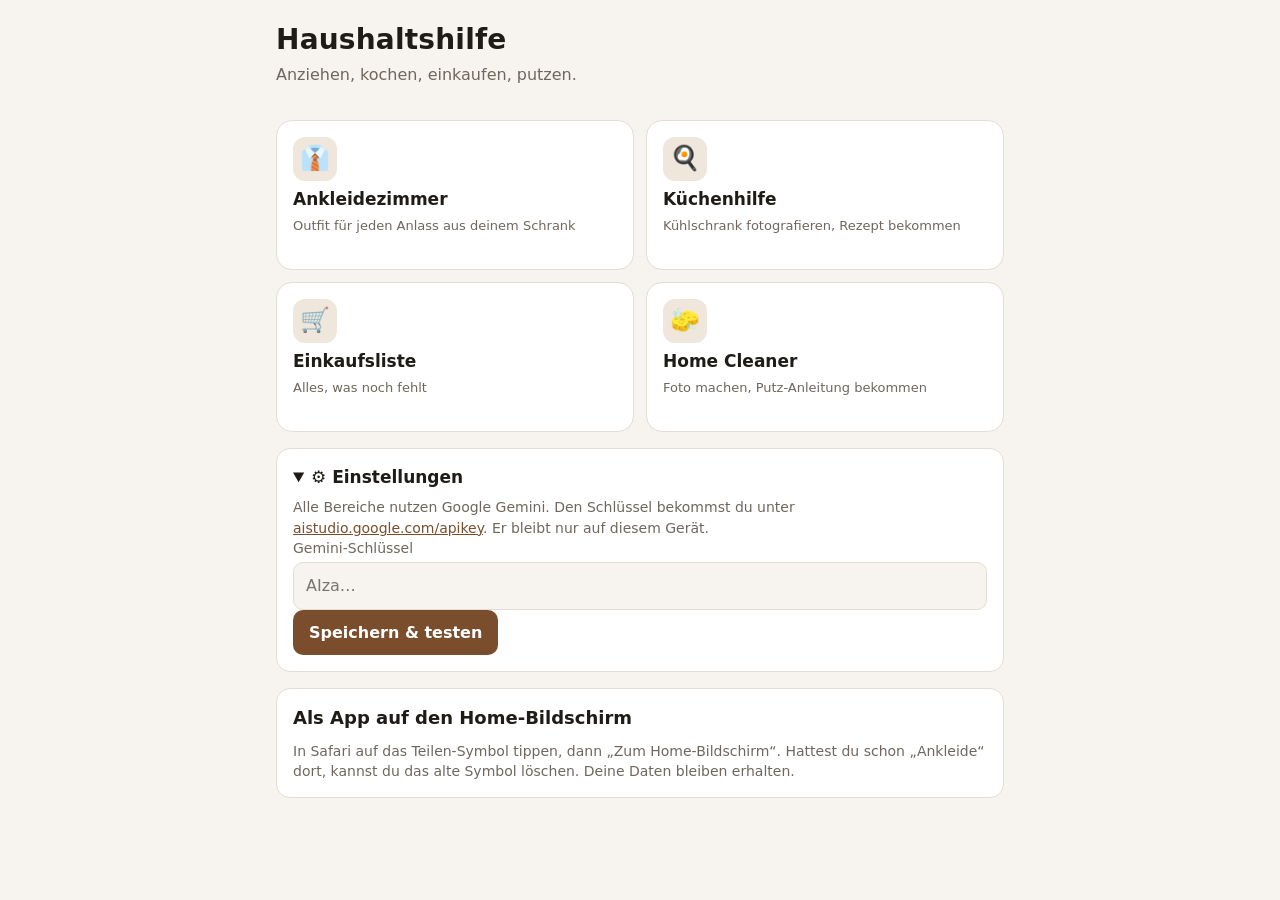
==== index.html @ 093d7909 "Haushaltshilfe: Startseite mit Ankleidezimmer, Küchenhilfe, Einkaufsliste und Home Cleaner Co-Author" ====
<!doctype html>
<html lang="de">
<head>
<meta charset="utf-8">
<meta name="viewport" content="width=device-width, initial-scale=1, viewport-fit=cover">
<title>Haushaltshilfe</title>
<meta name="apple-mobile-web-app-capable" content="yes">
<meta name="mobile-web-app-capable" content="yes">
<meta name="apple-mobile-web-app-title" content="Haushaltshilfe">
<meta name="theme-color" content="#f7f4ef">
<link rel="manifest" href="manifest.json">
<link rel="apple-touch-icon" href="icon-180.png">
<link rel="icon" href="icon-192.png">
<link rel="stylesheet" href="common.css">
<style>
  .tiles { display: grid; grid-template-columns: 1fr 1fr; gap: 12px; }
  .tile { background: var(--card); border: 1px solid var(--line); border-radius: 16px; padding: 16px; text-decoration: none; color: var(--ink);
    display: grid; gap: 6px; align-content: start; min-height: 150px; }
  .tile:active { transform: scale(.98); }
  .tile .ic { width: 44px; height: 44px; border-radius: 12px; background: var(--soft); display: grid; place-items: center; font-size: 24px; }
  .tile b { font-size: 17px; }
  .tile span { color: var(--muted); font-size: 13px; }
  .tile .count { color: var(--accent); font-weight: 600; font-size: 13px; }
  details.card summary { cursor: pointer; font-weight: 600; font-size: 17px; }
  details.card[open] summary { margin-bottom: 8px; }
  @media (max-width: 340px) { .tiles { grid-template-columns: 1fr; } }
</style>
</head>
<body>
<div class="wrap">
  <header class="top">
    <h1>Haushaltshilfe</h1>
    <p>Anziehen, kochen, einkaufen, putzen.</p>
  </header>
  <main>
    <div id="status"></div>
    <div class="tiles">
      <a class="tile" href="ankleidezimmer.html"><div class="ic">👔</div><b>Ankleidezimmer</b><span>Outfit für jeden Anlass aus deinem Schrank</span></a>
      <a class="tile" href="kueche.html"><div class="ic">🍳</div><b>Küchenhilfe</b><span>Kühlschrank fotografieren, Rezept bekommen</span></a>
      <a class="tile" href="einkauf.html"><div class="ic">🛒</div><b>Einkaufsliste</b><span id="listCount">Alles, was noch fehlt</span></a>
      <a class="tile" href="putzen.html"><div class="ic">🧽</div><b>Home Cleaner</b><span>Foto machen, Putz-Anleitung bekommen</span></a>
    </div>

    <details class="card" id="settings">
      <summary>⚙︎ Einstellungen</summary>
      <p class="hint">Alle Bereiche nutzen Google Gemini. Den Schlüssel bekommst du unter <a href="https://aistudio.google.com/apikey" target="_blank" rel="noopener">aistudio.google.com/apikey</a>. Er bleibt nur auf diesem Gerät.</p>
      <label>Gemini-Schlüssel<input id="apiKey" type="password" autocomplete="off" autocapitalize="off" spellcheck="false" placeholder="AIza…"></label>
      <div class="row"><button class="btn" id="saveKey">Speichern &amp; testen</button></div>
      <p class="hint" id="keyResult"></p>
    </details>

    <div class="card">
      <h2>Als App auf den Home-Bildschirm</h2>
      <p class="hint">In Safari auf das Teilen-Symbol tippen, dann „Zum Home-Bildschirm“. Hattest du schon „Ankleide“ dort, kannst du das alte Symbol löschen. Deine Daten bleiben erhalten.</p>
    </div>
  </main>
</div>
<script src="common.js"></script>
<script>
  const cfg = getCfg();
  $('#apiKey').value = cfg.key || '';
  if (!cfg.key) { $('#settings').open = true; }
  const open = load('hh-einkauf', []).filter(i => !i.done).length;
  if (open) $('#listCount').innerHTML = `<span class="count">${open} ${open === 1 ? 'Eintrag' : 'Einträge'} offen</span>`;
  $('#saveKey').onclick = async () => {
    const btn = $('#saveKey'); setCfg({ key: $('#apiKey').value.trim() });
    if (!getCfg().key) { $('#keyResult').textContent = 'Bitte einen Schlüssel eintragen.'; return; }
    busy(btn, true, 'Teste …');
    try { await gemini([{ text: 'Antworte nur mit: ok' }]); $('#keyResult').textContent = '✓ Verbindung zu Gemini klappt.'; }
    catch (e) { $('#keyResult').textContent = '✗ ' + e.message; }
    busy(btn, false);
  };
</script>
</body>
</html>
---- common.css ----
:root {
  --bg: #f7f4ef; --card: #ffffff; --ink: #1f1c18; --muted: #6f675d; --line: #e4ddd2;
  --accent: #7a4e2d; --accent-ink: #fff; --soft: #efe7dc; --danger: #b3261e; --ok: #2e6b3f;
  --warn-bg: #fff3cd; --warn-ink: #5c4400; --err-bg: #fde8e6;
}
@media (prefers-color-scheme: dark) {
  :root { --bg: #171512; --card: #221f1b; --ink: #f1ece5; --muted: #a79e92; --line: #39342d;
    --accent: #d29a6a; --accent-ink: #1b140e; --soft: #2c2620; --danger: #ffb4ab; --ok: #8fd19e;
    --warn-bg: #3d3216; --warn-ink: #f3dc9b; --err-bg: #3d1c1a; color-scheme: dark; }
}
* { box-sizing: border-box; }
body { margin: 0; background: var(--bg); color: var(--ink); font: 16px/1.45 system-ui, -apple-system, "Segoe UI", Roboto, sans-serif; }
.wrap { max-width: 760px; margin: 0 auto; padding: 0 16px; }
header.top { padding: calc(18px + env(safe-area-inset-top)) 0 10px; }
header.top .back { color: var(--muted); text-decoration: none; font-size: 15px; }
header.top h1 { margin: 2px 0 0; font-size: 28px; letter-spacing: .2px; }
header.top p { margin: 2px 0 0; color: var(--muted); }
main { padding: 8px 0 calc(40px + env(safe-area-inset-bottom)); display: grid; gap: 16px; }
.card { background: var(--card); border: 1px solid var(--line); border-radius: 14px; padding: 16px; display: grid; gap: 10px; }
.card h2 { margin: 0; font-size: 18px; }
.hint { color: var(--muted); font-size: 14px; margin: 0; }
.row { display: flex; gap: 8px; flex-wrap: wrap; align-items: center; }
.btn { display: inline-flex; align-items: center; justify-content: center; gap: 6px; background: var(--accent); color: var(--accent-ink);
  border: 0; border-radius: 10px; padding: 11px 16px; font: inherit; font-weight: 600; cursor: pointer; text-decoration: none; }
.btn.secondary { background: transparent; color: var(--ink); border: 1px solid var(--line); }
.btn:disabled { opacity: .5; cursor: default; }
.file { position: relative; overflow: hidden; }
.file input { position: absolute; inset: 0; opacity: 0; cursor: pointer; }
.chips { display: flex; flex-wrap: wrap; gap: 8px; }
.chip { border: 1px solid var(--line); background: var(--card); color: var(--ink); border-radius: 999px; padding: 8px 14px; font: inherit; font-size: 14px; cursor: pointer; }
.chip.active, .chip[aria-pressed="true"] { background: var(--accent); color: var(--accent-ink); border-color: var(--accent); }
.chip .x { margin-left: 6px; opacity: .6; }
label { display: grid; gap: 4px; font-size: 14px; color: var(--muted); }
input[type=text], input[type=password], input[type=number], textarea, select { width: 100%; padding: 11px 12px; border: 1px solid var(--line); border-radius: 10px; background: var(--bg); color: var(--ink); font: inherit; font-size: 16px; }
textarea { min-height: 60px; resize: vertical; }
.thumbs { display: flex; gap: 8px; flex-wrap: wrap; }
.thumbs img { width: 88px; height: 88px; object-fit: cover; border-radius: 10px; background: var(--soft); }
.banner { padding: 12px 14px; border-radius: 10px; font-size: 14px; }
.banner.warn { background: var(--warn-bg); color: var(--warn-ink); }
.banner.err { background: var(--err-bg); color: var(--danger); }
.banner.ok { background: var(--soft); color: var(--ink); }
.spinner { width: 16px; height: 16px; border: 3px solid currentColor; border-right-color: transparent; border-radius: 50%; animation: spin .8s linear infinite; display: inline-block; }
@keyframes spin { to { transform: rotate(360deg); } }
ol.steps, ul.list { margin: 0; padding-left: 22px; display: grid; gap: 6px; }
.meta { display: flex; gap: 8px; flex-wrap: wrap; }
.pill { background: var(--soft); border-radius: 999px; padding: 4px 10px; font-size: 13px; }
.have { color: var(--ok); } .need { color: var(--danger); }
a { color: var(--accent); }
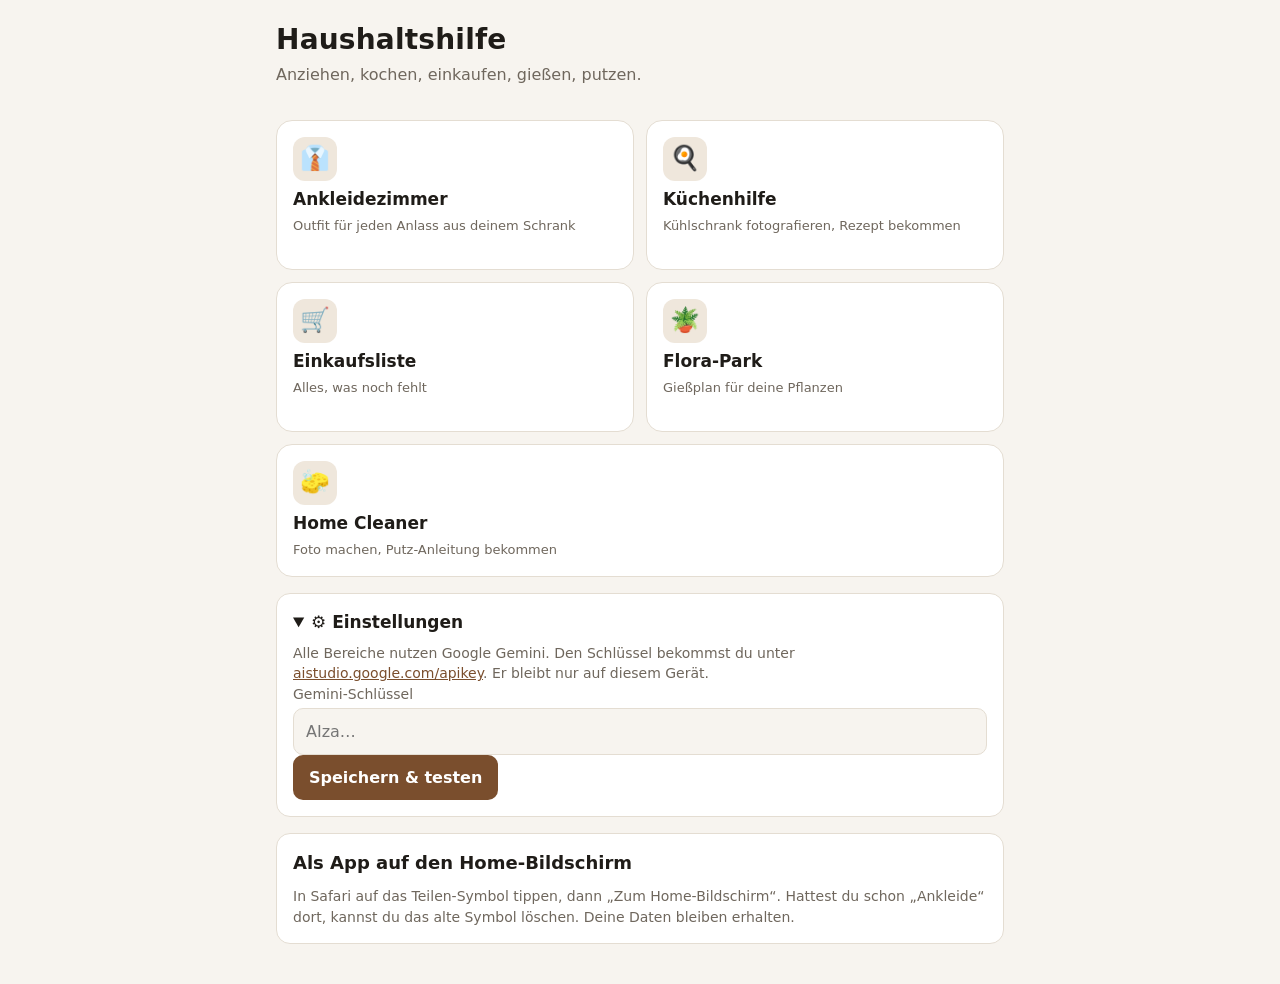
==== commit 2f27bde6: "Flora-Park: Pflanzen erkennen, Gießplan, Kalender-Erinnerungen Co-Authored-By: Claude Opus 5.5 <nore" ====
--- a/index.html
+++ b/index.html
@@ -16,6 +16,7 @@
   .tiles { display: grid; grid-template-columns: 1fr 1fr; gap: 12px; }
   .tile { background: var(--card); border: 1px solid var(--line); border-radius: 16px; padding: 16px; text-decoration: none; color: var(--ink);
     display: grid; gap: 6px; align-content: start; min-height: 150px; }
+  .tile:last-child:nth-child(odd) { grid-column: 1 / -1; min-height: 0; }
   .tile:active { transform: scale(.98); }
   .tile .ic { width: 44px; height: 44px; border-radius: 12px; background: var(--soft); display: grid; place-items: center; font-size: 24px; }
   .tile b { font-size: 17px; }
@@ -30,7 +31,7 @@
 <div class="wrap">
   <header class="top">
     <h1>Haushaltshilfe</h1>
-    <p>Anziehen, kochen, einkaufen, putzen.</p>
+    <p>Anziehen, kochen, einkaufen, gießen, putzen.</p>
   </header>
   <main>
     <div id="status"></div>
@@ -38,6 +39,7 @@
       <a class="tile" href="ankleidezimmer.html"><div class="ic">👔</div><b>Ankleidezimmer</b><span>Outfit für jeden Anlass aus deinem Schrank</span></a>
       <a class="tile" href="kueche.html"><div class="ic">🍳</div><b>Küchenhilfe</b><span>Kühlschrank fotografieren, Rezept bekommen</span></a>
       <a class="tile" href="einkauf.html"><div class="ic">🛒</div><b>Einkaufsliste</b><span id="listCount">Alles, was noch fehlt</span></a>
+      <a class="tile" href="pflanzen.html"><div class="ic">🪴</div><b>Flora-Park</b><span id="plantCount">Gießplan für deine Pflanzen</span></a>
       <a class="tile" href="putzen.html"><div class="ic">🧽</div><b>Home Cleaner</b><span>Foto machen, Putz-Anleitung bekommen</span></a>
     </div>
 
@@ -62,6 +64,9 @@
   if (!cfg.key) { $('#settings').open = true; }
   const open = load('hh-einkauf', []).filter(i => !i.done).length;
   if (open) $('#listCount').innerHTML = `<span class="count">${open} ${open === 1 ? 'Eintrag' : 'Einträge'} offen</span>`;
+  const DAY = 864e5, t0 = new Date().setHours(0, 0, 0, 0), summer = new Date().getMonth() >= 3 && new Date().getMonth() <= 8;
+  const duePlants = load('hh-pflanzen', []).filter(p => { const [y, m, d] = p.last.split('-').map(Number); return Math.round((t0 - new Date(y, m - 1, d).getTime()) / DAY) >= Math.max(1, Math.round(summer ? p.summer : p.winter) || 7); }).length;
+  if (duePlants) $('#plantCount').innerHTML = `<span class="count">💧 ${duePlants} ${duePlants === 1 ? 'Pflanze' : 'Pflanzen'} gießen</span>`;
   $('#saveKey').onclick = async () => {
     const btn = $('#saveKey'); setCfg({ key: $('#apiKey').value.trim() });
     if (!getCfg().key) { $('#keyResult').textContent = 'Bitte einen Schlüssel eintragen.'; return; }
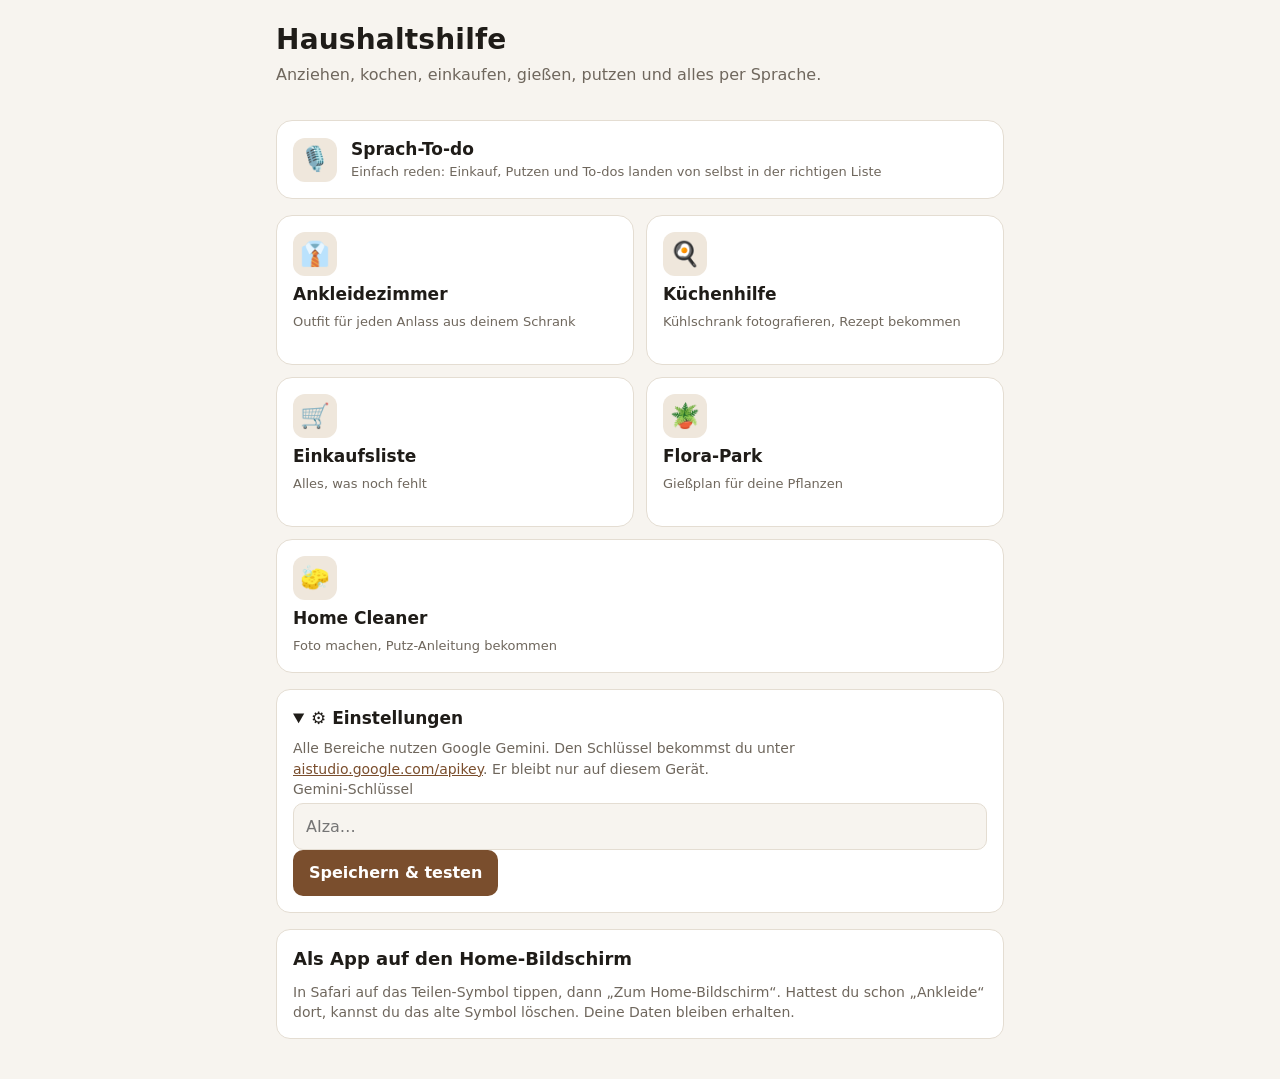
==== commit 434f540f: "Sprach-To-do: Aufnahme, Gemini-Sortierung auf Einkauf/Putzen/To-do, Vorschau, Kalender Co-Authored-B" ====
--- a/index.html
+++ b/index.html
@@ -31,10 +31,12 @@
 <div class="wrap">
   <header class="top">
     <h1>Haushaltshilfe</h1>
-    <p>Anziehen, kochen, einkaufen, gießen, putzen.</p>
+    <p>Anziehen, kochen, einkaufen, gießen, putzen und alles per Sprache.</p>
   </header>
   <main>
     <div id="status"></div>
+    <a class="tile" href="sprache.html" style="grid-column:1/-1;min-height:0;display:flex;align-items:center;gap:14px;margin-bottom:0">
+      <div class="ic">🎙️</div><div style="display:grid;gap:2px"><b>Sprach-To-do</b><span id="todoCount">Einfach reden: Einkauf, Putzen und To-dos landen von selbst in der richtigen Liste</span></div></a>
     <div class="tiles">
       <a class="tile" href="ankleidezimmer.html"><div class="ic">👔</div><b>Ankleidezimmer</b><span>Outfit für jeden Anlass aus deinem Schrank</span></a>
       <a class="tile" href="kueche.html"><div class="ic">🍳</div><b>Küchenhilfe</b><span>Kühlschrank fotografieren, Rezept bekommen</span></a>
@@ -67,6 +69,9 @@
   const DAY = 864e5, t0 = new Date().setHours(0, 0, 0, 0), summer = new Date().getMonth() >= 3 && new Date().getMonth() <= 8;
   const duePlants = load('hh-pflanzen', []).filter(p => { const [y, m, d] = p.last.split('-').map(Number); return Math.round((t0 - new Date(y, m - 1, d).getTime()) / DAY) >= Math.max(1, Math.round(summer ? p.summer : p.winter) || 7); }).length;
   if (duePlants) $('#plantCount').innerHTML = `<span class="count">💧 ${duePlants} ${duePlants === 1 ? 'Pflanze' : 'Pflanzen'} gießen</span>`;
+  const td = isoDay(), tasks = [...load('hh-todo', []), ...load('hh-putzplan', [])].filter(t => !t.done);
+  const dueNow = tasks.filter(t => t.due && t.due <= td).length;
+  if (tasks.length) $('#todoCount').innerHTML = `<span class="count">${tasks.length} offen${dueNow ? `, ${dueNow} heute fällig` : ''}</span>`;
   $('#saveKey').onclick = async () => {
     const btn = $('#saveKey'); setCfg({ key: $('#apiKey').value.trim() });
     if (!getCfg().key) { $('#keyResult').textContent = 'Bitte einen Schlüssel eintragen.'; return; }
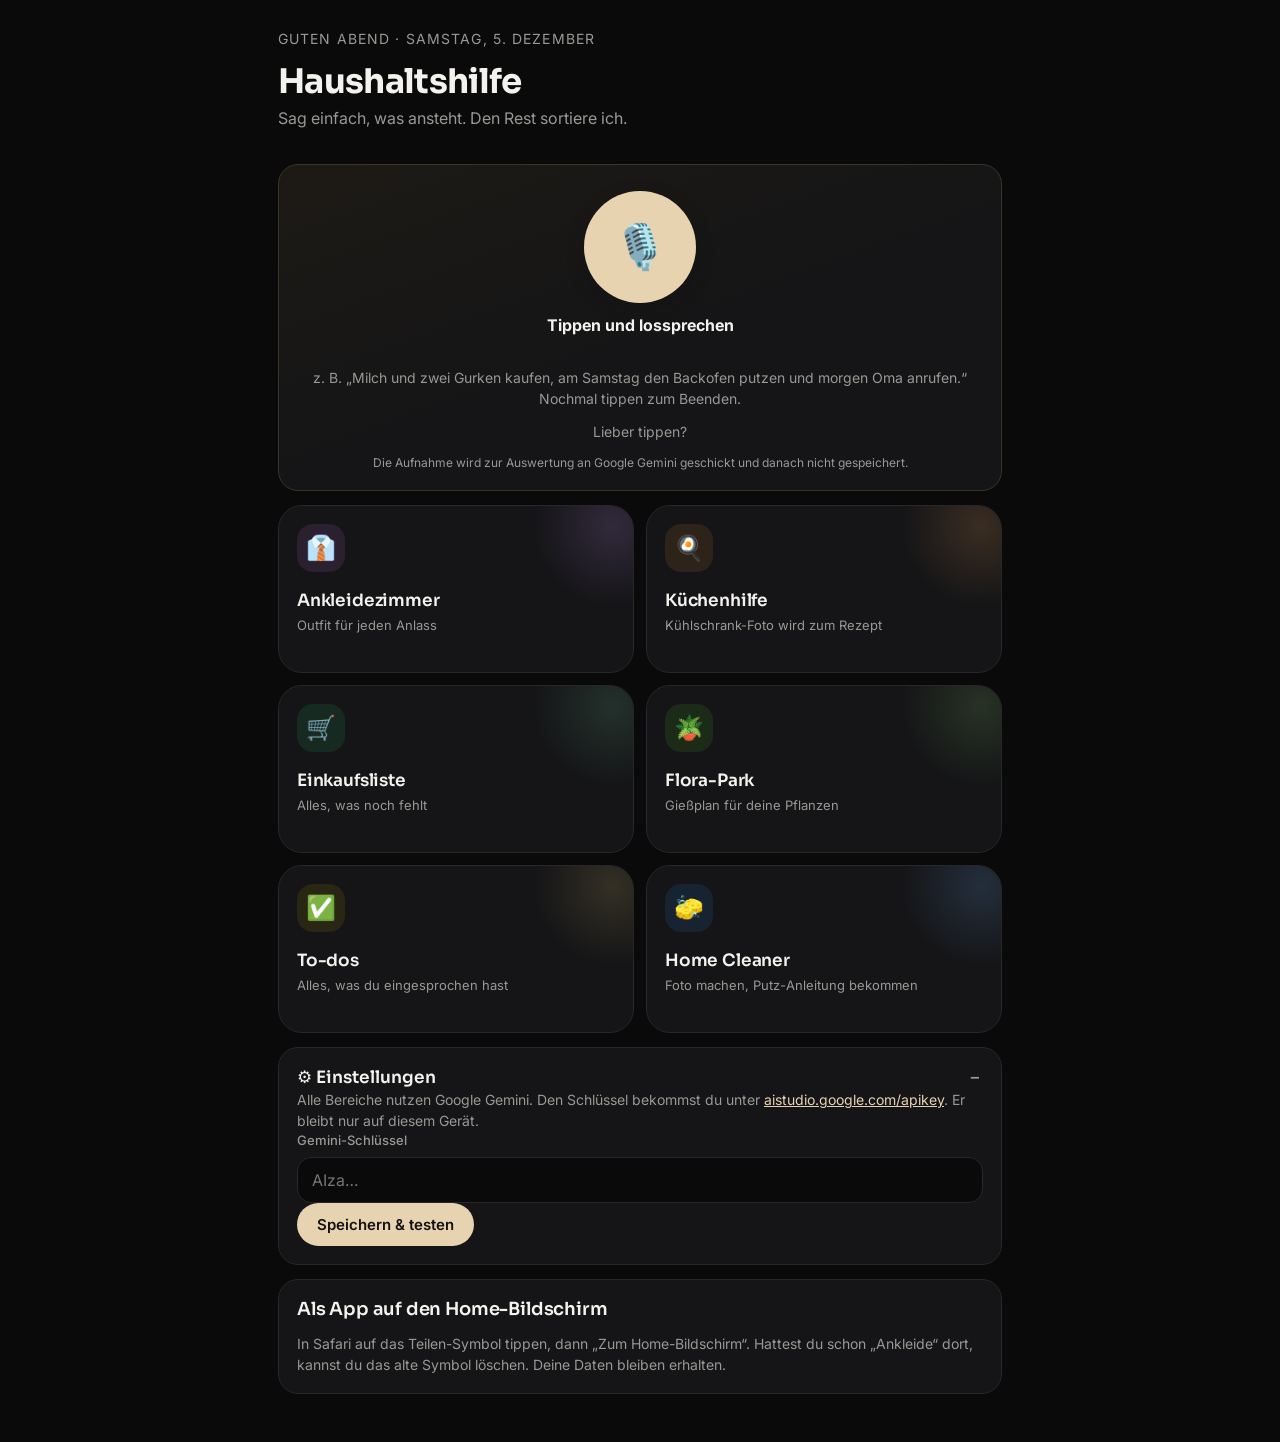
==== commit 2a69771c: "Schwarzes Design, Mikrofon auf der Startseite, Pflanzen als Sprachziel, aufklappbare Abschnitte, Tei" ====
--- a/index.html
+++ b/index.html
@@ -7,42 +7,90 @@
 <meta name="apple-mobile-web-app-capable" content="yes">
 <meta name="mobile-web-app-capable" content="yes">
 <meta name="apple-mobile-web-app-title" content="Haushaltshilfe">
-<meta name="theme-color" content="#f7f4ef">
+<meta name="theme-color" content="#0a0a0b">
+<meta name="apple-mobile-web-app-status-bar-style" content="black-translucent">
 <link rel="manifest" href="manifest.json">
 <link rel="apple-touch-icon" href="icon-180.png">
 <link rel="icon" href="icon-192.png">
 <link rel="stylesheet" href="common.css">
 <style>
+  .hello { color: var(--muted); font-size: 14px; letter-spacing: .08em; text-transform: uppercase; margin: 0; }
   .tiles { display: grid; grid-template-columns: 1fr 1fr; gap: 12px; }
-  .tile { background: var(--card); border: 1px solid var(--line); border-radius: 16px; padding: 16px; text-decoration: none; color: var(--ink);
-    display: grid; gap: 6px; align-content: start; min-height: 150px; }
-  .tile:last-child:nth-child(odd) { grid-column: 1 / -1; min-height: 0; }
-  .tile:active { transform: scale(.98); }
-  .tile .ic { width: 44px; height: 44px; border-radius: 12px; background: var(--soft); display: grid; place-items: center; font-size: 24px; }
-  .tile b { font-size: 17px; }
-  .tile span { color: var(--muted); font-size: 13px; }
-  .tile .count { color: var(--accent); font-weight: 600; font-size: 13px; }
-  details.card summary { cursor: pointer; font-weight: 600; font-size: 17px; }
-  details.card[open] summary { margin-bottom: 8px; }
+  .tile { position: relative; overflow: hidden; background: var(--card); border: 1px solid var(--line); border-radius: 24px; padding: 18px; text-decoration: none; color: var(--ink);
+    display: grid; gap: 4px; align-content: start; min-height: 168px; transition: transform .15s, border-color .15s; }
+  .tile:active { transform: scale(.97); }
+  .tile:hover { border-color: #3a3a40; }
+  .tile::after { content: ""; position: absolute; width: 160px; height: 160px; right: -60px; top: -60px; border-radius: 50%;
+    background: radial-gradient(circle, var(--glow, rgba(232,211,176,.18)), transparent 70%); pointer-events: none; }
+  .tile .ic { width: 48px; height: 48px; border-radius: 16px; display: grid; place-items: center; font-size: 24px; margin-bottom: 14px;
+    background: var(--icbg, #26221c); }
+  .tile b { font: 600 17px/1.25 var(--display); letter-spacing: -.01em; }
+  .tile span { color: var(--muted); font-size: 13px; line-height: 1.4; }
+  .tile .count { display: inline-block; margin-top: 4px; color: var(--accent-ink); background: var(--accent); font-weight: 600; font-size: 12px; padding: 3px 9px; border-radius: 999px; }
+  .tile.wide { grid-column: 1 / -1; min-height: 0; display: flex; align-items: center; gap: 16px; padding: 20px;
+    background: linear-gradient(135deg, #1d1a15 0%, #151517 60%); border-color: #3a3328; }
+  .tile.wide .ic { margin: 0; width: 60px; height: 60px; border-radius: 50%; background: var(--accent); font-size: 28px; flex: none; }
+  .tile.wide div { display: grid; gap: 2px; }
+  .t-wardrobe { --icbg: #2a2030; --glow: rgba(200,150,255,.16); }
+  .t-kitchen  { --icbg: #2e2318; --glow: rgba(255,170,90,.16); }
+  .t-list     { --icbg: #172a22; --glow: rgba(120,220,170,.14); }
+  .t-plants   { --icbg: #1c2a18; --glow: rgba(150,230,120,.14); }
+  .t-clean    { --icbg: #172330; --glow: rgba(110,180,255,.16); }
+  .t-todo { --icbg: #2a2614; --glow: rgba(240,210,120,.14); }
+  .voice-hero { background: linear-gradient(160deg, #1d1a15 0%, #151517 55%); border-color: #3a3328; }
+  .voice-hero .hint { text-align: center; }
+  .t-settings { --icbg: #232327; --glow: rgba(255,255,255,.06); }
+  details.card summary { cursor: pointer; font: 600 17px var(--display); display: flex; justify-content: space-between; align-items: center; }
+  details.card summary::after { content: "＋"; color: var(--muted); }
+  details.card[open] summary::after { content: "－"; }
   @media (max-width: 340px) { .tiles { grid-template-columns: 1fr; } }
 </style>
 </head>
 <body>
 <div class="wrap">
   <header class="top">
+    <p class="hello" id="hello"></p>
     <h1>Haushaltshilfe</h1>
-    <p>Anziehen, kochen, einkaufen, gießen, putzen und alles per Sprache.</p>
+    <p>Sag einfach, was ansteht. Den Rest sortiere ich.</p>
   </header>
   <main>
     <div id="status"></div>
-    <a class="tile" href="sprache.html" style="grid-column:1/-1;min-height:0;display:flex;align-items:center;gap:14px;margin-bottom:0">
-      <div class="ic">🎙️</div><div style="display:grid;gap:2px"><b>Sprach-To-do</b><span id="todoCount">Einfach reden: Einkauf, Putzen und To-dos landen von selbst in der richtigen Liste</span></div></a>
+    <section class="card voice-hero">
+      <div class="mic-wrap">
+        <button class="mic" id="mic" aria-label="Aufnahme starten">🎙️</button>
+        <div id="micLabel"><b>Tippen und lossprechen</b></div>
+        <div class="timer" id="timer"></div>
+      </div>
+      <p class="hint" style="text-align:center">z. B. „Milch und zwei Gurken kaufen, am Samstag den Backofen putzen und morgen Oma anrufen.“ Nochmal tippen zum Beenden.</p>
+      <details>
+        <summary class="hint" style="cursor:pointer">Lieber tippen?</summary>
+        <div class="row" style="margin-top:8px">
+          <textarea id="typed" placeholder="Schreib einfach alles auf, was dir einfällt."></textarea>
+          <button class="btn secondary" id="typedBtn">Sortieren</button>
+        </div>
+      </details>
+      <p class="hint" style="font-size:12px">Die Aufnahme wird zur Auswertung an Google Gemini geschickt und danach nicht gespeichert.</p>
+    </section>
+
+    <section class="card" id="preview" data-nofold hidden>
+      <h2>Bitte kurz prüfen</h2>
+      <p class="transcript" id="transcript"></p>
+      <div id="cards"></div>
+      <div class="row">
+        <button class="btn" id="applyBtn">✓ Alles übernehmen</button>
+        <button class="btn secondary" id="fixBtn">🎙️ Per Sprache ändern</button>
+        <button class="btn secondary" id="discardBtn">Verwerfen</button>
+      </div>
+      <p class="hint">Tippe auf „Einkauf“, „Putzen“, „Pflanzen“ oder „To-do“, um ein Ziel zu ändern.</p>
+    </section>
+
     <div class="tiles">
-      <a class="tile" href="ankleidezimmer.html"><div class="ic">👔</div><b>Ankleidezimmer</b><span>Outfit für jeden Anlass aus deinem Schrank</span></a>
-      <a class="tile" href="kueche.html"><div class="ic">🍳</div><b>Küchenhilfe</b><span>Kühlschrank fotografieren, Rezept bekommen</span></a>
-      <a class="tile" href="einkauf.html"><div class="ic">🛒</div><b>Einkaufsliste</b><span id="listCount">Alles, was noch fehlt</span></a>
-      <a class="tile" href="pflanzen.html"><div class="ic">🪴</div><b>Flora-Park</b><span id="plantCount">Gießplan für deine Pflanzen</span></a>
-      <a class="tile" href="putzen.html"><div class="ic">🧽</div><b>Home Cleaner</b><span>Foto machen, Putz-Anleitung bekommen</span></a>
+      <a class="tile t-wardrobe" href="ankleidezimmer.html"><div class="ic">👔</div><b>Ankleidezimmer</b><span>Outfit für jeden Anlass</span></a>
+      <a class="tile t-kitchen" href="kueche.html"><div class="ic">🍳</div><b>Küchenhilfe</b><span>Kühlschrank-Foto wird zum Rezept</span></a>
+      <a class="tile t-list" href="einkauf.html"><div class="ic">🛒</div><b>Einkaufsliste</b><span id="listCount">Alles, was noch fehlt</span></a>
+      <a class="tile t-plants" href="pflanzen.html"><div class="ic">🪴</div><b>Flora-Park</b><span id="plantCount">Gießplan für deine Pflanzen</span></a>
+      <a class="tile t-todo" href="sprache.html"><div class="ic">✅</div><b>To-dos</b><span id="todoCount">Alles, was du eingesprochen hast</span></a>
+      <a class="tile t-clean" href="putzen.html"><div class="ic">🧽</div><b>Home Cleaner</b><span>Foto machen, Putz-Anleitung bekommen</span></a>
     </div>
 
     <details class="card" id="settings">
@@ -60,18 +108,22 @@
   </main>
 </div>
 <script src="common.js"></script>
+<script src="voice.js"></script>
 <script>
+  const h = new Date().getHours();
+  $('#hello').textContent = (h < 11 ? 'Guten Morgen' : h < 18 ? 'Hallo' : 'Guten Abend') + ' · ' + new Date().toLocaleDateString('de-DE', { weekday: 'long', day: 'numeric', month: 'long' });
   const cfg = getCfg();
   $('#apiKey').value = cfg.key || '';
   if (!cfg.key) { $('#settings').open = true; }
   const open = load('hh-einkauf', []).filter(i => !i.done).length;
-  if (open) $('#listCount').innerHTML = `<span class="count">${open} ${open === 1 ? 'Eintrag' : 'Einträge'} offen</span>`;
-  const DAY = 864e5, t0 = new Date().setHours(0, 0, 0, 0), summer = new Date().getMonth() >= 3 && new Date().getMonth() <= 8;
-  const duePlants = load('hh-pflanzen', []).filter(p => { const [y, m, d] = p.last.split('-').map(Number); return Math.round((t0 - new Date(y, m - 1, d).getTime()) / DAY) >= Math.max(1, Math.round(summer ? p.summer : p.winter) || 7); }).length;
-  if (duePlants) $('#plantCount').innerHTML = `<span class="count">💧 ${duePlants} ${duePlants === 1 ? 'Pflanze' : 'Pflanzen'} gießen</span>`;
+  if (open) $('#listCount').innerHTML = `<br><span class="count">${open} ${open === 1 ? 'Eintrag' : 'Einträge'} offen</span>`;
+  const DAY = 864e5, today0 = new Date().setHours(0, 0, 0, 0), summer = new Date().getMonth() >= 3 && new Date().getMonth() <= 8;
+  const duePlants = load('hh-pflanzen', []).filter(p => { const [y, m, d] = p.last.split('-').map(Number); return Math.round((today0 - new Date(y, m - 1, d).getTime()) / DAY) >= Math.max(1, Math.round(summer ? p.summer : p.winter) || 7); }).length;
+  if (duePlants) $('#plantCount').innerHTML = `<br><span class="count">💧 ${duePlants} ${duePlants === 1 ? 'Pflanze' : 'Pflanzen'} gießen</span>`;
   const td = isoDay(), tasks = [...load('hh-todo', []), ...load('hh-putzplan', [])].filter(t => !t.done);
   const dueNow = tasks.filter(t => t.due && t.due <= td).length;
-  if (tasks.length) $('#todoCount').innerHTML = `<span class="count">${tasks.length} offen${dueNow ? `, ${dueNow} heute fällig` : ''}</span>`;
+  if (tasks.length) $('#todoCount').innerHTML = `<br><span class="count">${tasks.length} offen${dueNow ? `, ${dueNow} heute fällig` : ''}</span>`;
+  window.onVoiceApplied = () => location.reload();
   $('#saveKey').onclick = async () => {
     const btn = $('#saveKey'); setCfg({ key: $('#apiKey').value.trim() });
     if (!getCfg().key) { $('#keyResult').textContent = 'Bitte einen Schlüssel eintragen.'; return; }
--- a/common.css
+++ b/common.css
@@ -1,48 +1,89 @@
+@import url("https://fonts.googleapis.com/css2?family=Sora:wght@500;600;700&family=Inter:wght@400;500;600&display=swap");
+/* Haushaltshilfe – dunkles, ruhiges Design: Schwarz, warmes Champagner als Akzent */
 :root {
-  --bg: #f7f4ef; --card: #ffffff; --ink: #1f1c18; --muted: #6f675d; --line: #e4ddd2;
-  --accent: #7a4e2d; --accent-ink: #fff; --soft: #efe7dc; --danger: #b3261e; --ok: #2e6b3f;
-  --warn-bg: #fff3cd; --warn-ink: #5c4400; --err-bg: #fde8e6;
+  --bg: #0a0a0b; --card: #151517; --card-2: #1c1c20; --ink: #f4f2ee; --muted: #9a9894; --line: #26262b;
+  --accent: #e8d3b0; --accent-ink: #141210; --soft: #202025; --danger: #ff8f80; --ok: #8fdcaa;
+  --warn-bg: #2a2314; --warn-ink: #f2d491; --err-bg: #2c1714;
+  --display: "Sora", "Avenir Next", system-ui, sans-serif;
+  --body: "Inter", system-ui, -apple-system, "Segoe UI", sans-serif;
+  --r: 20px;
+  color-scheme: dark;
 }
-@media (prefers-color-scheme: dark) {
-  :root { --bg: #171512; --card: #221f1b; --ink: #f1ece5; --muted: #a79e92; --line: #39342d;
-    --accent: #d29a6a; --accent-ink: #1b140e; --soft: #2c2620; --danger: #ffb4ab; --ok: #8fd19e;
-    --warn-bg: #3d3216; --warn-ink: #f3dc9b; --err-bg: #3d1c1a; color-scheme: dark; }
-}
-* { box-sizing: border-box; }
-body { margin: 0; background: var(--bg); color: var(--ink); font: 16px/1.45 system-ui, -apple-system, "Segoe UI", Roboto, sans-serif; }
-.wrap { max-width: 760px; margin: 0 auto; padding: 0 16px; }
-header.top { padding: calc(18px + env(safe-area-inset-top)) 0 10px; }
-header.top .back { color: var(--muted); text-decoration: none; font-size: 15px; }
-header.top h1 { margin: 2px 0 0; font-size: 28px; letter-spacing: .2px; }
-header.top p { margin: 2px 0 0; color: var(--muted); }
-main { padding: 8px 0 calc(40px + env(safe-area-inset-bottom)); display: grid; gap: 16px; }
-.card { background: var(--card); border: 1px solid var(--line); border-radius: 14px; padding: 16px; display: grid; gap: 10px; }
-.card h2 { margin: 0; font-size: 18px; }
+* { box-sizing: border-box; -webkit-tap-highlight-color: transparent; }
+[hidden] { display: none !important; }
+html { background: var(--bg); }
+body { margin: 0; background: var(--bg); color: var(--ink); font: 16px/1.5 var(--body); -webkit-font-smoothing: antialiased; }
+body::before { content: ""; position: fixed; inset: 0 0 auto; height: 340px; z-index: -1; pointer-events: none;
+  background: radial-gradient(120% 80% at 10% -10%, rgba(232,211,176,.10), transparent 60%), radial-gradient(90% 70% at 100% 0%, rgba(140,120,255,.08), transparent 60%); }
+.wrap { max-width: 760px; margin: 0 auto; padding: 0 18px; }
+header.top { padding: calc(22px + env(safe-area-inset-top)) 0 12px; }
+header.top .back { color: var(--muted); text-decoration: none; font-size: 14px; font-weight: 500; display: inline-flex; gap: 4px; padding: 6px 12px 6px 8px; margin-left: -8px; border-radius: 999px; background: var(--card); border: 1px solid var(--line); }
+header.top h1 { margin: 14px 0 0; font: 700 34px/1.1 var(--display); letter-spacing: -.02em; }
+header.top p { margin: 6px 0 0; color: var(--muted); }
+main { padding: 8px 0 calc(48px + env(safe-area-inset-bottom)); display: grid; gap: 14px; }
+.card { background: var(--card); border: 1px solid var(--line); border-radius: var(--r); padding: 18px; display: grid; gap: 12px; }
+.card h2 { margin: 0; font: 600 18px/1.3 var(--display); letter-spacing: -.01em; }
 .hint { color: var(--muted); font-size: 14px; margin: 0; }
 .row { display: flex; gap: 8px; flex-wrap: wrap; align-items: center; }
-.btn { display: inline-flex; align-items: center; justify-content: center; gap: 6px; background: var(--accent); color: var(--accent-ink);
-  border: 0; border-radius: 10px; padding: 11px 16px; font: inherit; font-weight: 600; cursor: pointer; text-decoration: none; }
-.btn.secondary { background: transparent; color: var(--ink); border: 1px solid var(--line); }
-.btn:disabled { opacity: .5; cursor: default; }
+.btn { display: inline-flex; align-items: center; justify-content: center; gap: 8px; background: var(--accent); color: var(--accent-ink);
+  border: 0; border-radius: 999px; padding: 12px 20px; font: 600 15px var(--body); cursor: pointer; text-decoration: none; transition: transform .12s, opacity .12s; }
+.btn:active { transform: scale(.97); }
+.btn.secondary { background: var(--card-2); color: var(--ink); border: 1px solid var(--line); }
+.btn:disabled { opacity: .45; cursor: default; }
+.btn:focus-visible, .chip:focus-visible, a:focus-visible { outline: 2px solid var(--accent); outline-offset: 2px; }
 .file { position: relative; overflow: hidden; }
 .file input { position: absolute; inset: 0; opacity: 0; cursor: pointer; }
 .chips { display: flex; flex-wrap: wrap; gap: 8px; }
-.chip { border: 1px solid var(--line); background: var(--card); color: var(--ink); border-radius: 999px; padding: 8px 14px; font: inherit; font-size: 14px; cursor: pointer; }
-.chip.active, .chip[aria-pressed="true"] { background: var(--accent); color: var(--accent-ink); border-color: var(--accent); }
-.chip .x { margin-left: 6px; opacity: .6; }
-label { display: grid; gap: 4px; font-size: 14px; color: var(--muted); }
-input[type=text], input[type=password], input[type=number], textarea, select { width: 100%; padding: 11px 12px; border: 1px solid var(--line); border-radius: 10px; background: var(--bg); color: var(--ink); font: inherit; font-size: 16px; }
-textarea { min-height: 60px; resize: vertical; }
+.chip { border: 1px solid var(--line); background: var(--card-2); color: var(--ink); border-radius: 999px; padding: 8px 14px; font: 500 14px var(--body); cursor: pointer; }
+.chip.active, .chip[aria-pressed="true"] { background: var(--ink); color: var(--bg); border-color: var(--ink); }
+.chip .x { margin-left: 6px; opacity: .55; }
+label { display: grid; gap: 6px; font-size: 13px; font-weight: 500; color: var(--muted); }
+input[type=text], input[type=password], input[type=number], input[type=date], input[type=time], textarea, select {
+  width: 100%; padding: 12px 14px; border: 1px solid var(--line); border-radius: 14px; background: var(--bg); color: var(--ink); font: 16px var(--body); }
+input:focus, textarea:focus, select:focus { outline: none; border-color: var(--accent); }
+textarea { min-height: 64px; resize: vertical; }
 .thumbs { display: flex; gap: 8px; flex-wrap: wrap; }
-.thumbs img { width: 88px; height: 88px; object-fit: cover; border-radius: 10px; background: var(--soft); }
-.banner { padding: 12px 14px; border-radius: 10px; font-size: 14px; }
+.thumbs img { width: 88px; height: 88px; object-fit: cover; border-radius: 14px; background: var(--soft); }
+.banner { padding: 12px 14px; border-radius: 14px; font-size: 14px; }
 .banner.warn { background: var(--warn-bg); color: var(--warn-ink); }
 .banner.err { background: var(--err-bg); color: var(--danger); }
 .banner.ok { background: var(--soft); color: var(--ink); }
-.spinner { width: 16px; height: 16px; border: 3px solid currentColor; border-right-color: transparent; border-radius: 50%; animation: spin .8s linear infinite; display: inline-block; }
+.spinner { width: 16px; height: 16px; border: 2.5px solid currentColor; border-right-color: transparent; border-radius: 50%; animation: spin .8s linear infinite; display: inline-block; }
 @keyframes spin { to { transform: rotate(360deg); } }
-ol.steps, ul.list { margin: 0; padding-left: 22px; display: grid; gap: 6px; }
+ol.steps, ul.list { margin: 0; padding-left: 22px; display: grid; gap: 8px; }
+ol.steps li::marker { color: var(--accent); font-weight: 600; }
 .meta { display: flex; gap: 8px; flex-wrap: wrap; }
-.pill { background: var(--soft); border-radius: 999px; padding: 4px 10px; font-size: 13px; }
+.pill { background: var(--soft); border-radius: 999px; padding: 5px 11px; font-size: 13px; }
 .have { color: var(--ok); } .need { color: var(--danger); }
 a { color: var(--accent); }
+details summary { list-style: none; } details summary::-webkit-details-marker { display: none; }
+@media (prefers-reduced-motion: reduce) { * { animation-duration: 3s !important; transition: none !important; } }
+
+/* Sprach-Eingabe und Vorschau */
+  .mic-wrap { display: grid; justify-items: center; gap: 10px; padding: 8px 0; }
+  .mic { width: 112px; height: 112px; border-radius: 50%; border: 0; background: var(--accent); color: var(--accent-ink); font-size: 44px; cursor: pointer;
+    box-shadow: 0 6px 20px rgba(0,0,0,.15); transition: transform .15s; }
+  .mic:active { transform: scale(.96); }
+  .mic.rec { background: #c0392b; color: #fff; animation: pulse 1.2s ease-in-out infinite; }
+  .mic:disabled { opacity: .5; }
+  @keyframes pulse { 50% { box-shadow: 0 0 0 16px rgba(192,57,43,.18); } }
+  @media (prefers-reduced-motion: reduce) { .mic.rec { animation: none; } }
+  .timer { font-variant-numeric: tabular-nums; color: var(--muted); }
+  .transcript { font-size: 14px; color: var(--muted); font-style: italic; background: var(--soft); border-radius: 10px; padding: 10px 12px; margin: 0; }
+  .group h3 { margin: 6px 0 4px; font-size: 14px; color: var(--muted); text-transform: uppercase; letter-spacing: .05em; }
+  .pcard { border: 1px solid var(--line); border-radius: 12px; padding: 10px; display: grid; gap: 8px; margin-bottom: 8px; background: var(--bg); }
+  .pcard.dupe { opacity: .6; }
+  .pcard .top { display: flex; gap: 8px; align-items: center; }
+  .pcard input.title { flex: 1; min-width: 0; padding: 8px 10px; font-weight: 600; background: var(--card); }
+  .pcard .x { background: none; border: 0; font-size: 22px; color: var(--muted); cursor: pointer; padding: 0 4px; }
+  .pcard .opts { display: flex; gap: 6px; flex-wrap: wrap; align-items: center; font-size: 13px; }
+  .pcard .opts .chip { padding: 5px 10px; font-size: 13px; }
+  .pcard .opts input[type=date], .pcard .opts select { width: auto; padding: 5px 8px; font-size: 13px; background: var(--card); }
+  .tag { font-size: 12px; background: var(--warn-bg); color: var(--warn-ink); border-radius: 999px; padding: 3px 8px; }
+
+/* Aufklappbare Abschnitte */
+.fold > h2 { cursor: pointer; display: flex; justify-content: space-between; align-items: center; gap: 12px; user-select: none; }
+.fold > h2::after { content: ""; width: 10px; height: 10px; border-right: 2px solid var(--muted); border-bottom: 2px solid var(--muted); transform: rotate(45deg) translateY(-3px); transition: transform .2s; flex: none; }
+.fold.open > h2::after { transform: rotate(-135deg) translateY(-3px); }
+.fold:not(.open) { gap: 0; }
+.fold:not(.open) > :not(h2) { display: none !important; }
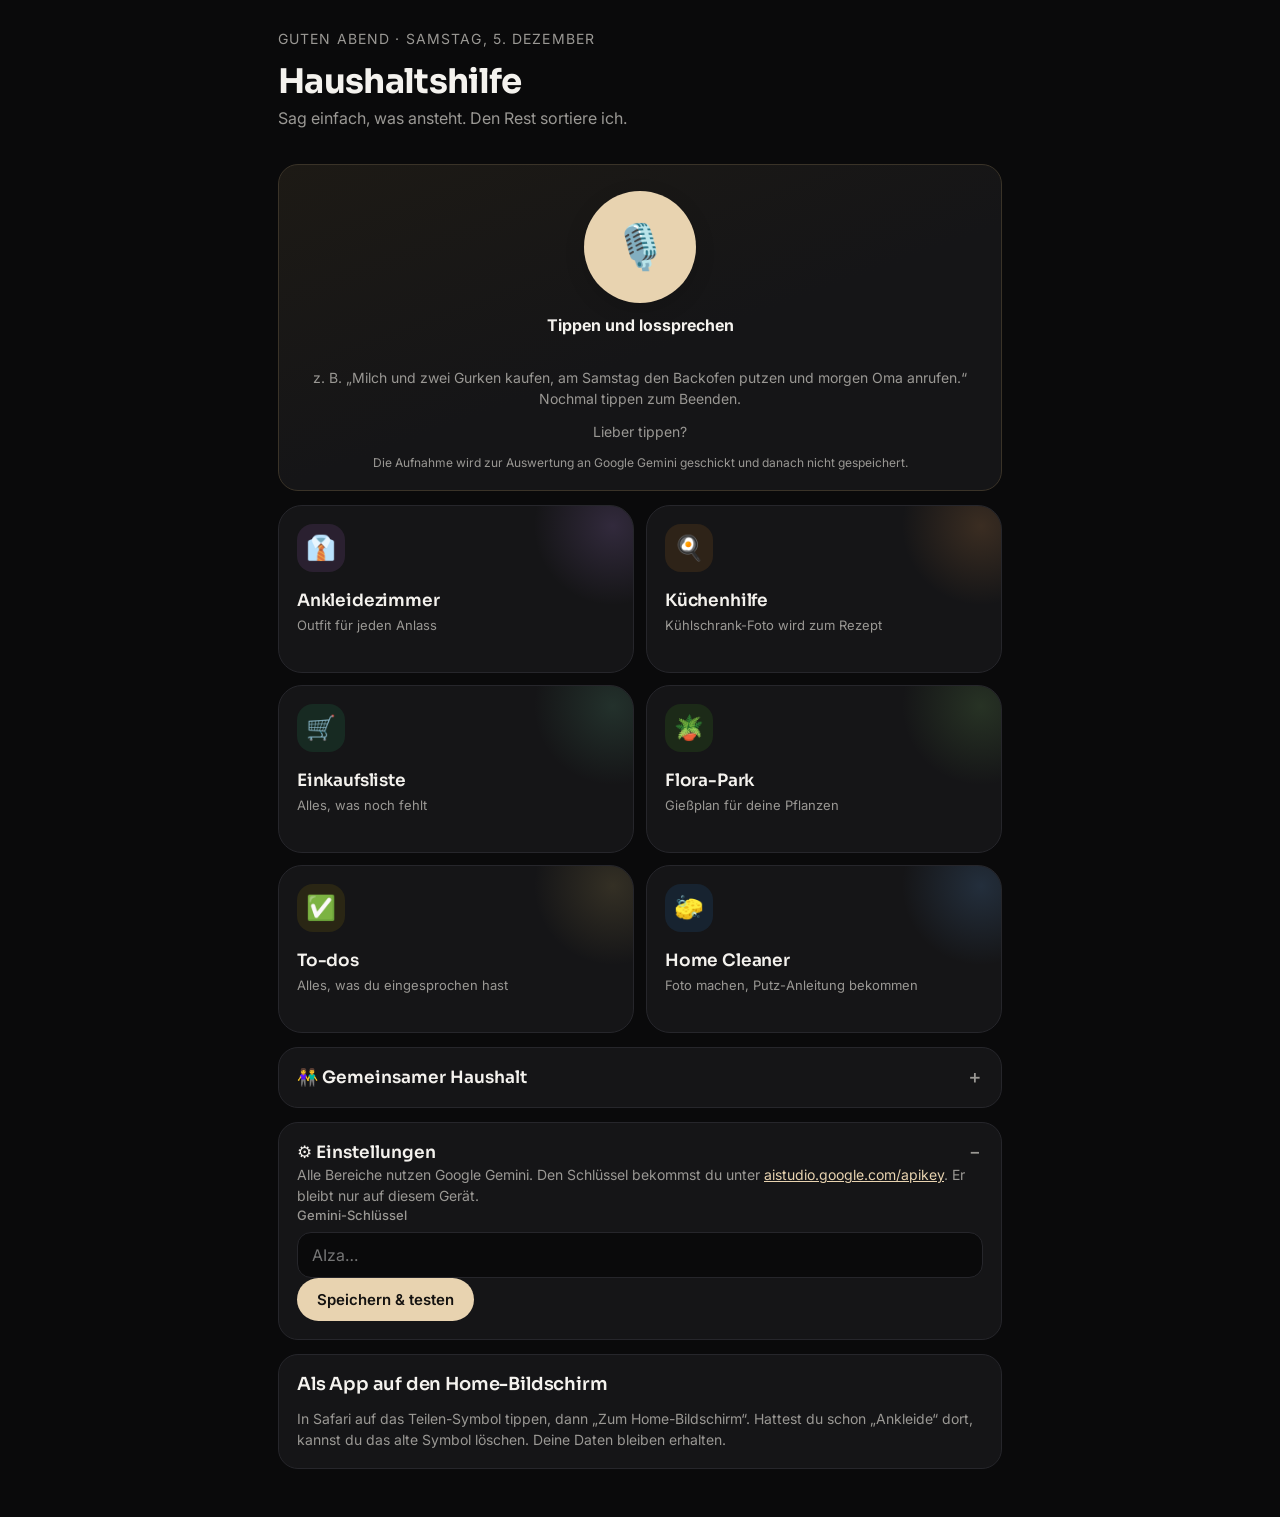
==== commit 97c60c43: "Gemeinsamer Haushalt: Firebase-Sync für Einkauf, Pflanzen, Putzplan, To-dos und gemerkte Rezepte; Ei" ====
--- a/index.html
+++ b/index.html
@@ -93,6 +93,17 @@
       <a class="tile t-clean" href="putzen.html"><div class="ic">🧽</div><b>Home Cleaner</b><span>Foto machen, Putz-Anleitung bekommen</span></a>
     </div>
 
+    <section class="card" id="joinCard" data-nofold hidden>
+      <h2>👫 Einladung zum gemeinsamen Haushalt</h2>
+      <p class="hint">Dann seht ihr beide dieselbe Einkaufsliste, dieselben Pflanzen, Putz-Aufgaben, To-dos und gemerkten Rezepte. Dein Ankleidezimmer bleibt privat. Was du schon eingetragen hast, wird zusammengeführt.</p>
+      <div class="row"><button class="btn" id="joinBtn">Beitreten</button><button class="btn secondary" id="joinNo">Nein danke</button></div>
+    </section>
+
+    <details class="card" id="household">
+      <summary><span>👫 Gemeinsamer Haushalt <span id="hhBadge" style="color:var(--muted);font-weight:400;font-size:13px"></span></span></summary>
+      <div id="hhBody" style="margin-top:12px"></div>
+    </details>
+
     <details class="card" id="settings">
       <summary>⚙︎ Einstellungen</summary>
       <p class="hint">Alle Bereiche nutzen Google Gemini. Den Schlüssel bekommst du unter <a href="https://aistudio.google.com/apikey" target="_blank" rel="noopener">aistudio.google.com/apikey</a>. Er bleibt nur auf diesem Gerät.</p>
@@ -108,13 +119,16 @@
   </main>
 </div>
 <script src="common.js"></script>
+<script src="firebase-config.js"></script>
+<script src="sync.js"></script>
 <script src="voice.js"></script>
 <script>
   const h = new Date().getHours();
   $('#hello').textContent = (h < 11 ? 'Guten Morgen' : h < 18 ? 'Hallo' : 'Guten Abend') + ' · ' + new Date().toLocaleDateString('de-DE', { weekday: 'long', day: 'numeric', month: 'long' });
   const cfg = getCfg();
   $('#apiKey').value = cfg.key || '';
-  if (!cfg.key) { $('#settings').open = true; }
+  if (!cfg.key && !new URLSearchParams(location.search).get('join')) { $('#settings').open = true; }
+  function updateCounts() {
   const open = load('hh-einkauf', []).filter(i => !i.done).length;
   if (open) $('#listCount').innerHTML = `<br><span class="count">${open} ${open === 1 ? 'Eintrag' : 'Einträge'} offen</span>`;
   const DAY = 864e5, today0 = new Date().setHours(0, 0, 0, 0), summer = new Date().getMonth() >= 3 && new Date().getMonth() <= 8;
@@ -123,12 +137,59 @@
   const td = isoDay(), tasks = [...load('hh-todo', []), ...load('hh-putzplan', [])].filter(t => !t.done);
   const dueNow = tasks.filter(t => t.due && t.due <= td).length;
   if (tasks.length) $('#todoCount').innerHTML = `<br><span class="count">${tasks.length} offen${dueNow ? `, ${dueNow} heute fällig` : ''}</span>`;
+  }
+  updateCounts();
+  onSync(k => { updateCounts(); if (k === 'cfg') $('#apiKey').value = getCfg().key || ''; });
+
+  // ---------- Gemeinsamer Haushalt ----------
+  const join = new URLSearchParams(location.search).get('join');
+  function renderHousehold(st = hhSync.status()) {
+    const h = hhSync.household(), body = $('#hhBody');
+    $('#hhBadge').textContent = h ? (st.state === 'on' ? `· verbunden${st.members > 1 ? `, ${st.members} Geräte` : ''}` : st.state === 'error' ? '· Problem' : '· verbinde …') : '';
+    if (!hhSync.configured()) { body.innerHTML = '<p class="hint">Wird gerade eingerichtet. Sobald Firebase verbunden ist, kannst du hier deine Partnerin einladen.</p>'; return; }
+    if (!h) {
+      body.innerHTML = `<p class="hint">Teile Einkaufsliste, Pflanzen, Putzplan, To-dos und gemerkte Rezepte mit deiner Partnerin. Dein Ankleidezimmer bleibt privat. Ein Konto braucht ihr nicht, nur einen Einladungslink.</p>
+        <div class="row"><button class="btn" id="hhCreate">Haushalt erstellen</button></div>
+        <p class="hint" style="margin-top:14px">Du hast eine Einladung bekommen? Link hier einfügen:</p>
+        <div class="row"><input id="hhCode" type="text" placeholder="https://djpata.github.io/ankleide/?join=…" style="flex:1 1 200px" autocapitalize="off" spellcheck="false"><button class="btn secondary" id="hhJoin">Beitreten</button></div>`;
+      $('#hhCreate').onclick = async () => { const b = $('#hhCreate'); busy(b, true, 'Erstelle …'); try { await hhSync.create(); showMsg('Haushalt erstellt. Jetzt den Link an deine Partnerin schicken.', 'ok', 5000); } catch (e) { showMsg(e.message || String(e)); } busy(b, false); renderHousehold(); };
+      $('#hhJoin').onclick = () => doJoin($('#hhCode').value, $('#hhJoin'));
+      return;
+    }
+    const link = hhSync.inviteLink();
+    body.innerHTML = `${st.state === 'error' ? `<p class="banner warn">${esc(st.error)}</p>` : ''}
+      <p class="hint">${st.members > 1 ? `Ihr seid verbunden (${st.members} Geräte). Änderungen erscheinen beim anderen nach ein paar Sekunden.` : 'Noch allein. Schick deiner Partnerin diesen Link:'}</p>
+      <div class="row"><input type="text" readonly value="${esc(link)}" id="hhLink" style="flex:1 1 200px"></div>
+      <div class="row"><button class="btn" id="hhShare">📤 Einladung senden</button><button class="btn secondary" id="hhLeave">Haushalt verlassen</button></div>
+      <p class="hint" style="font-size:12px">Wer den Link hat, kann beitreten. Dein Gemini-Schlüssel wird im Haushalt mitgenutzt. Hat sie die App auf dem Home-Bildschirm, den Link dort unter „Gemeinsamer Haushalt“ einfügen.</p>`;
+    $('#hhShare').onclick = async () => {
+      const text = 'Lass uns die Haushaltshilfe zusammen nutzen: Einkaufsliste, Pflanzen, Putzplan und To-dos. Einfach öffnen und „Beitreten“ tippen:';
+      try { if (navigator.share) await navigator.share({ title: 'Haushaltshilfe', text, url: link }); else { await navigator.clipboard.writeText(text + ' ' + link); showMsg('Link kopiert.', 'ok', 3000); } } catch {}
+    };
+    $('#hhLeave').onclick = async e => {
+      const b = e.currentTarget; if (!b.dataset.c) { b.dataset.c = 1; b.textContent = 'Wirklich verlassen?'; return; }
+      await hhSync.leave(); showMsg('Du hast den Haushalt verlassen. Deine Einträge bleiben auf diesem Handy.', 'ok', 5000); renderHousehold();
+    };
+  }
+  async function doJoin(code, btn) {
+    busy(btn, true, 'Trete bei …');
+    try { await hhSync.join(code); $('#joinCard').hidden = true; history.replaceState(null, '', location.pathname); $('#apiKey').value = getCfg().key || ''; updateCounts(); showMsg('Willkommen im gemeinsamen Haushalt! Eure Listen werden jetzt zusammengeführt.', 'ok', 6000); }
+    catch (e) { showMsg(e.message || String(e)); }
+    busy(btn, false); renderHousehold();
+  }
+  window.addEventListener('hh-sync-status', e => renderHousehold(e.detail));
+  renderHousehold();
+  if (join && hhSync.configured() && hhSync.household()?.id !== join) {
+    $('#joinCard').hidden = false;
+    $('#joinBtn').onclick = () => doJoin(join, $('#joinBtn'));
+    $('#joinNo').onclick = () => { $('#joinCard').hidden = true; history.replaceState(null, '', location.pathname); };
+  }
   window.onVoiceApplied = () => location.reload();
   $('#saveKey').onclick = async () => {
     const btn = $('#saveKey'); setCfg({ key: $('#apiKey').value.trim() });
     if (!getCfg().key) { $('#keyResult').textContent = 'Bitte einen Schlüssel eintragen.'; return; }
     busy(btn, true, 'Teste …');
-    try { await gemini([{ text: 'Antworte nur mit: ok' }]); $('#keyResult').textContent = '✓ Verbindung zu Gemini klappt.'; }
+    try { await gemini([{ text: 'Antworte nur mit: ok' }]); $('#keyResult').textContent = '✓ Verbindung zu Gemini klappt.'; hhSync.pushKey(getCfg().key); }
     catch (e) { $('#keyResult').textContent = '✗ ' + e.message; }
     busy(btn, false);
   };
--- a/common.css
+++ b/common.css
@@ -43,6 +43,9 @@
 input:focus, textarea:focus, select:focus { outline: none; border-color: var(--accent); }
 textarea { min-height: 64px; resize: vertical; }
 .thumbs { display: flex; gap: 8px; flex-wrap: wrap; }
+.thumbs .thumb { position: relative; }
+.thumbs .tx, .thumbs .ok { position: absolute; top: -6px; right: -6px; width: 26px; height: 26px; border-radius: 50%; border: 0; display: grid; place-items: center; font-size: 15px; background: var(--card); color: var(--ink); box-shadow: 0 0 0 1px var(--line); cursor: pointer; }
+.thumbs .ok { background: var(--accent); color: var(--accent-ink); cursor: default; }
 .thumbs img { width: 88px; height: 88px; object-fit: cover; border-radius: 14px; background: var(--soft); }
 .banner { padding: 12px 14px; border-radius: 14px; font-size: 14px; }
 .banner.warn { background: var(--warn-bg); color: var(--warn-ink); }
@@ -87,3 +90,5 @@
 .fold.open > h2::after { transform: rotate(-135deg) translateY(-3px); }
 .fold:not(.open) { gap: 0; }
 .fold:not(.open) > :not(h2) { display: none !important; }
+.btn.small { padding: 8px 12px; font-size: 14px; }
+.btn.file.disabled { opacity: .45; pointer-events: none; }
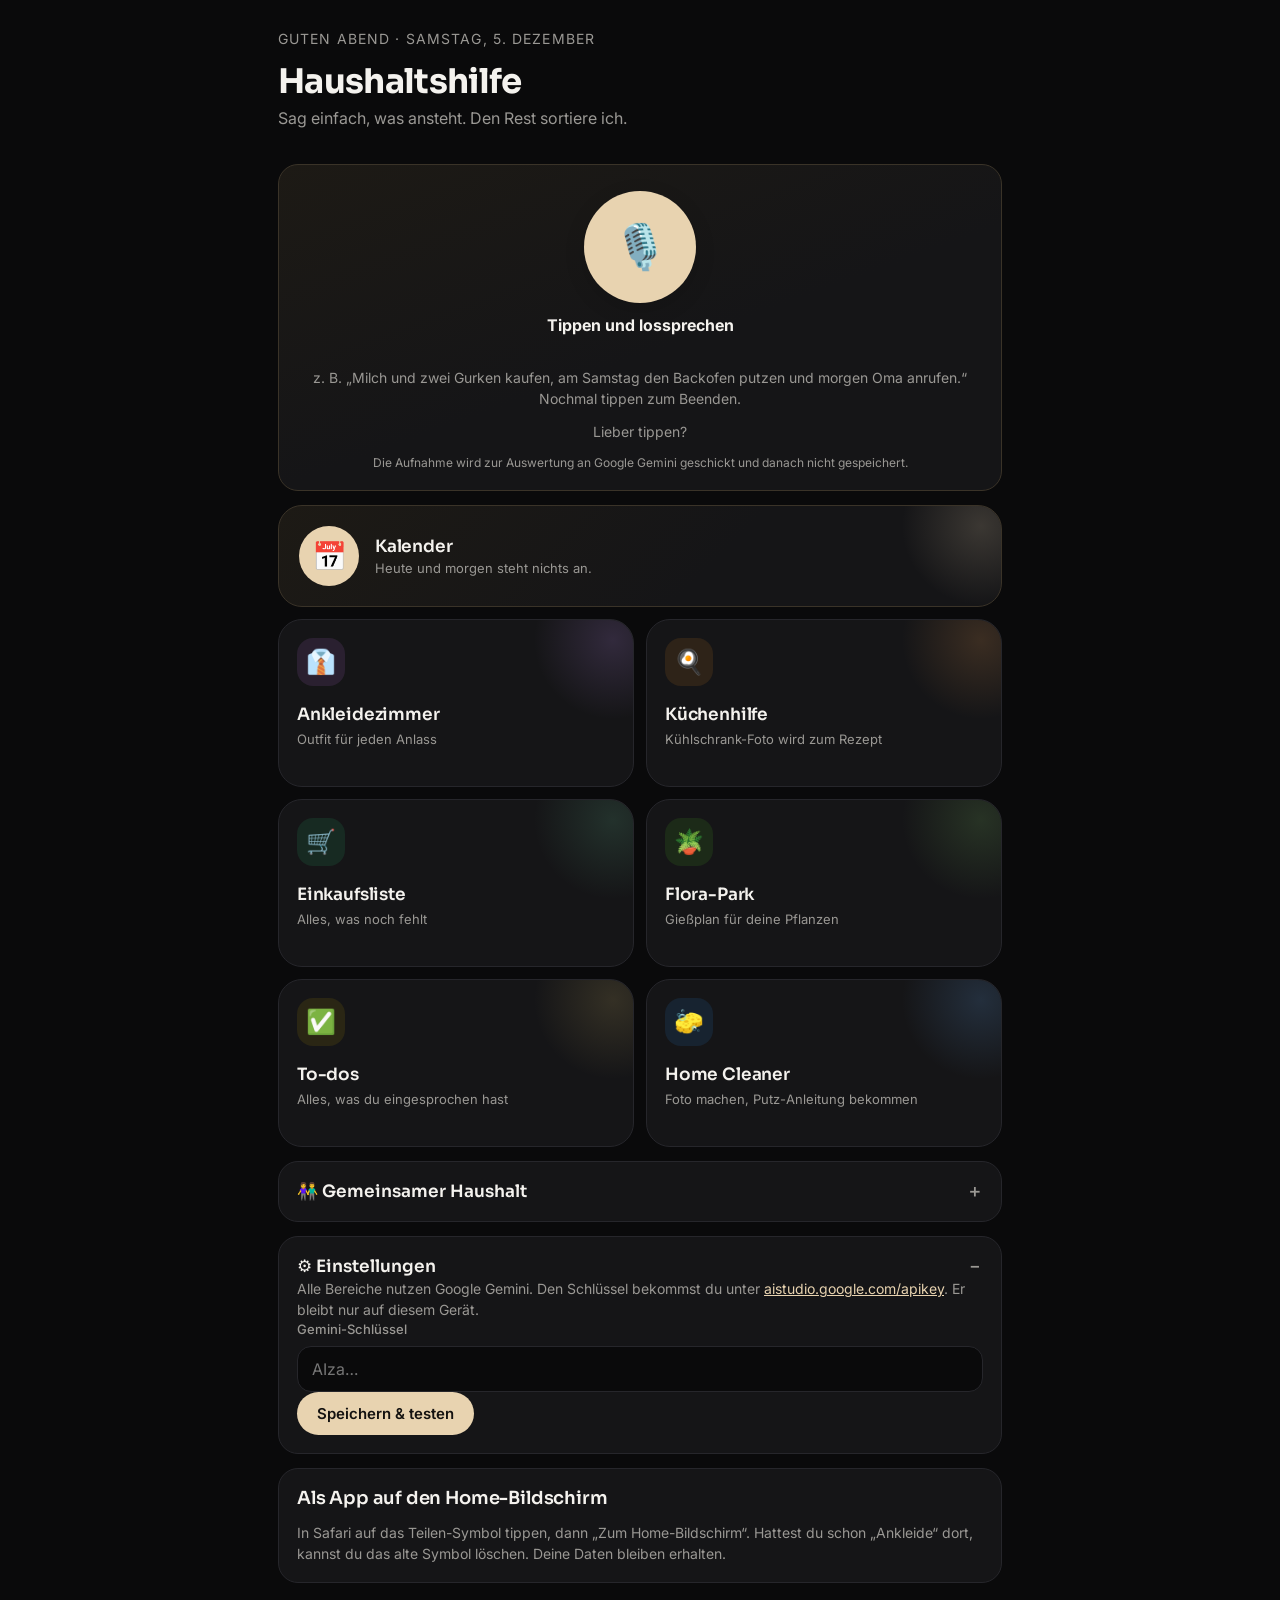
==== commit 9fb5deed: "Gemeinsamer Kalender in der App: Monat/Liste, Termine gemeinsam oder pro Person, Gießen/Putzen/To-do" ====
--- a/index.html
+++ b/index.html
@@ -39,6 +39,8 @@
   .t-todo { --icbg: #2a2614; --glow: rgba(240,210,120,.14); }
   .voice-hero { background: linear-gradient(160deg, #1d1a15 0%, #151517 55%); border-color: #3a3328; }
   .voice-hero .hint { text-align: center; }
+  #calSum { display: block; }
+  #calSum i { font-style: normal; color: var(--ink); }
   .t-settings { --icbg: #232327; --glow: rgba(255,255,255,.06); }
   details.card summary { cursor: pointer; font: 600 17px var(--display); display: flex; justify-content: space-between; align-items: center; }
   details.card summary::after { content: "＋"; color: var(--muted); }
@@ -85,6 +87,7 @@
     </section>
 
     <div class="tiles">
+      <a class="tile wide t-cal" href="kalender.html"><div class="ic">📅</div><div><b>Kalender</b><span id="calSum">Eure Termine, Gießen, Putzen und To-dos</span></div></a>
       <a class="tile t-wardrobe" href="ankleidezimmer.html"><div class="ic">👔</div><b>Ankleidezimmer</b><span>Outfit für jeden Anlass</span></a>
       <a class="tile t-kitchen" href="kueche.html"><div class="ic">🍳</div><b>Küchenhilfe</b><span>Kühlschrank-Foto wird zum Rezept</span></a>
       <a class="tile t-list" href="einkauf.html"><div class="ic">🛒</div><b>Einkaufsliste</b><span id="listCount">Alles, was noch fehlt</span></a>
@@ -95,7 +98,7 @@
 
     <section class="card" id="joinCard" data-nofold hidden>
       <h2>👫 Einladung zum gemeinsamen Haushalt</h2>
-      <p class="hint">Dann seht ihr beide dieselbe Einkaufsliste, dieselben Pflanzen, Putz-Aufgaben, To-dos und gemerkten Rezepte. Dein Ankleidezimmer bleibt privat. Was du schon eingetragen hast, wird zusammengeführt.</p>
+      <p class="hint">Dann seht ihr beide dieselbe Einkaufsliste, dieselben Pflanzen, Putz-Aufgaben, To-dos und gemerkten Rezepte. Dein Ankleidezimmer bleibt privat. Bist du schon in einem anderen Haushalt, kommt dieser als zweiter dazu und du kannst oben umschalten.</p>
       <div class="row"><button class="btn" id="joinBtn">Beitreten</button><button class="btn secondary" id="joinNo">Nein danke</button></div>
     </section>
 
@@ -129,6 +132,10 @@
   $('#apiKey').value = cfg.key || '';
   if (!cfg.key && !new URLSearchParams(location.search).get('join')) { $('#settings').open = true; }
   function updateCounts() {
+  // Kalender-Kachel: was heute und morgen ansteht
+  { const t = isoDay(), ents = calendarEntries(t, addDays(t, 1)).filter(e => e.type !== 'giessen');
+    const fmt = e => `${e.date === t ? '' : 'morgen '}${e.time ? e.time + ' ' : ''}${esc(e.title)}`;
+    $('#calSum').innerHTML = ents.length ? ents.slice(0, 3).map(e => `<i>${CAL_ICON[e.type]} ${fmt(e)}</i>`).join('<br>') + (ents.length > 3 ? `<br>… und ${ents.length - 3} mehr` : '') : 'Heute und morgen steht nichts an.'; }
   const open = load('hh-einkauf', []).filter(i => !i.done).length;
   if (open) $('#listCount').innerHTML = `<br><span class="count">${open} ${open === 1 ? 'Eintrag' : 'Einträge'} offen</span>`;
   const DAY = 864e5, today0 = new Date().setHours(0, 0, 0, 0), summer = new Date().getMonth() >= 3 && new Date().getMonth() <= 8;
@@ -144,47 +151,69 @@
   // ---------- Gemeinsamer Haushalt ----------
   const join = new URLSearchParams(location.search).get('join');
   function renderHousehold(st = hhSync.status()) {
-    const h = hhSync.household(), body = $('#hhBody');
-    $('#hhBadge').textContent = h ? (st.state === 'on' ? `· verbunden${st.members > 1 ? `, ${st.members} Geräte` : ''}` : st.state === 'error' ? '· Problem' : '· verbinde …') : '';
+    const h = hhSync.household(), body = $('#hhBody'), all = hhSync.households(), act = hhSync.active();
+    if (body.contains(document.activeElement) && document.activeElement.tagName === 'INPUT') return; // nicht beim Tippen neu zeichnen
+    $('#hhBadge').textContent = h ? (st.state === 'on' ? `· ${all.length > 1 ? esc(hhSync.nameOf(act)) + ', ' : ''}verbunden${st.members > 1 ? `, ${st.members} Geräte` : ''}` : st.state === 'error' ? '· Problem' : '· verbinde …') : '';
     if (!hhSync.configured()) { body.innerHTML = '<p class="hint">Wird gerade eingerichtet. Sobald Firebase verbunden ist, kannst du hier deine Partnerin einladen.</p>'; return; }
-    if (!h) {
-      body.innerHTML = `<p class="hint">Teile Einkaufsliste, Pflanzen, Putzplan, To-dos und gemerkte Rezepte mit deiner Partnerin. Dein Ankleidezimmer bleibt privat. Ein Konto braucht ihr nicht, nur einen Einladungslink.</p>
-        <div class="row"><button class="btn" id="hhCreate">Haushalt erstellen</button></div>
+    const addHtml = `<div class="row"><input id="hhName" type="text" placeholder="${h ? 'z. B. Haushalt Lisa' : 'Name, z. B. Haushalt Patrick'}" style="flex:1 1 180px"><button class="btn${h ? ' secondary' : ''}" id="hhCreate">${h ? '＋ Weiteren Haushalt erstellen' : 'Haushalt erstellen'}</button></div>
         <p class="hint" style="margin-top:14px">Du hast eine Einladung bekommen? Link hier einfügen:</p>
         <div class="row"><input id="hhCode" type="text" placeholder="https://djpata.github.io/ankleide/?join=…" style="flex:1 1 200px" autocapitalize="off" spellcheck="false"><button class="btn secondary" id="hhJoin">Beitreten</button></div>`;
-      $('#hhCreate').onclick = async () => { const b = $('#hhCreate'); busy(b, true, 'Erstelle …'); try { await hhSync.create(); showMsg('Haushalt erstellt. Jetzt den Link an deine Partnerin schicken.', 'ok', 5000); } catch (e) { showMsg(e.message || String(e)); } busy(b, false); renderHousehold(); };
-      $('#hhJoin').onclick = () => doJoin($('#hhCode').value, $('#hhJoin'));
-      return;
+    if (!h) {
+      body.innerHTML = `<p class="hint">Teile Einkaufsliste, Pflanzen, Putzplan, To-dos und gemerkte Rezepte mit deiner Partnerin. Dein Ankleidezimmer bleibt privat. Ein Konto braucht ihr nicht, nur einen Einladungslink. Wohnt ihr getrennt, kann jeder einen eigenen Haushalt anlegen und ihr seid in beiden.</p>${addHtml}`;
+    } else {
+      const link = hhSync.inviteLink();
+      body.innerHTML = `${st.state === 'error' ? `<p class="banner warn">${esc(st.error)}</p>` : ''}
+      ${all.length > 1 ? `<p class="hint" style="margin-bottom:6px">Deine Haushalte (oben auf jeder Seite umschaltbar):</p><div class="chips" id="hhList">${all.map(x => `<button type="button" class="chip" aria-pressed="${x.id === h.id}" data-hh="${x.id}">🏠 ${esc(hhSync.nameOf(x))}</button>`).join('')}</div>` : ''}
+      <label>Dein Name (für „Patricks Kalender“ und wer was gesehen hat)<div class="row" style="margin:4px 0 0"><input id="hhMe" type="text" value="${esc(localStorage.getItem('hh-me-name') || '')}" placeholder="z. B. Patrick" style="flex:1 1 180px"><button class="btn secondary" id="hhMeBtn">Speichern</button></div></label>
+      <label>Name dieses Haushalts<div class="row" style="margin:4px 0 0"><input id="hhRename" type="text" value="${esc(act?.name || '')}" placeholder="z. B. Haushalt Patrick" style="flex:1 1 180px"><button class="btn secondary" id="hhRenameBtn">Speichern</button></div></label>
+      <p class="hint" style="margin-top:12px">${st.members > 1 ? `Verbunden mit ${st.members} Geräten. Änderungen erscheinen beim anderen nach ein paar Sekunden.` : 'Noch allein in diesem Haushalt. Schick deiner Partnerin den Link:'}</p>
+      <div class="row"><input type="text" readonly value="${esc(link)}" id="hhLink" style="flex:1 1 200px"></div>
+      <div class="row"><button class="btn" id="hhShare">📤 Einladung senden</button><button class="btn secondary" id="hhLeave">Diesen Haushalt verlassen</button></div>
+      <p class="hint" style="font-size:12px">Wer den Link hat, kann beitreten. Dein Gemini-Schlüssel wird mitgenutzt. Hat sie die App auf dem Home-Bildschirm, den Link dort hier unten einfügen.</p>
+      <hr style="border:0;border-top:1px solid var(--line);margin:16px 0">
+      <p class="hint" style="margin-bottom:6px">Getrennte Wohnungen? Lege für jede einen Haushalt an:</p>${addHtml}`;
+      $('#hhShare').onclick = async () => {
+        const text = `Lass uns die Haushaltshilfe zusammen nutzen („${hhSync.nameOf(act)}“): Einkaufsliste, Pflanzen, Putzplan und To-dos. Einfach öffnen und „Beitreten“ tippen:`;
+        try { if (navigator.share) await navigator.share({ title: 'Haushaltshilfe', text, url: link }); else { await navigator.clipboard.writeText(text + ' ' + link); showMsg('Link kopiert.', 'ok', 3000); } } catch {}
+      };
+      $('#hhLeave').onclick = async e => {
+        const b = e.currentTarget; if (!b.dataset.c) { b.dataset.c = 1; b.textContent = 'Wirklich verlassen?'; return; }
+        const many = all.length > 1;
+        await hhSync.leave();
+        if (many) location.reload(); else { showMsg('Du hast den Haushalt verlassen. Deine Einträge bleiben auf diesem Handy.', 'ok', 5000); renderHousehold(); }
+      };
+      $('#hhMeBtn').onclick = async () => { const v = $('#hhMe').value.trim(); if (!v) return; $('#hhMe').blur(); await hhSync.setMyName(v); showMsg('Danke, ' + v + '!', 'ok', 2500); renderHousehold(); };
+      $('#hhRenameBtn').onclick = async () => { const v = $('#hhRename').value.trim(); if (!v) return; $('#hhRename').blur(); await hhSync.rename(v); showMsg('Name gespeichert.', 'ok', 2500); renderHousehold(); };
+      $('#hhList')?.querySelectorAll('[data-hh]').forEach(b => b.onclick = () => { if (b.dataset.hh !== h.id) hhSync.switchTo(b.dataset.hh); });
     }
-    const link = hhSync.inviteLink();
-    body.innerHTML = `${st.state === 'error' ? `<p class="banner warn">${esc(st.error)}</p>` : ''}
-      <p class="hint">${st.members > 1 ? `Ihr seid verbunden (${st.members} Geräte). Änderungen erscheinen beim anderen nach ein paar Sekunden.` : 'Noch allein. Schick deiner Partnerin diesen Link:'}</p>
-      <div class="row"><input type="text" readonly value="${esc(link)}" id="hhLink" style="flex:1 1 200px"></div>
-      <div class="row"><button class="btn" id="hhShare">📤 Einladung senden</button><button class="btn secondary" id="hhLeave">Haushalt verlassen</button></div>
-      <p class="hint" style="font-size:12px">Wer den Link hat, kann beitreten. Dein Gemini-Schlüssel wird im Haushalt mitgenutzt. Hat sie die App auf dem Home-Bildschirm, den Link dort unter „Gemeinsamer Haushalt“ einfügen.</p>`;
-    $('#hhShare').onclick = async () => {
-      const text = 'Lass uns die Haushaltshilfe zusammen nutzen: Einkaufsliste, Pflanzen, Putzplan und To-dos. Einfach öffnen und „Beitreten“ tippen:';
-      try { if (navigator.share) await navigator.share({ title: 'Haushaltshilfe', text, url: link }); else { await navigator.clipboard.writeText(text + ' ' + link); showMsg('Link kopiert.', 'ok', 3000); } } catch {}
+    $('#hhCreate').onclick = async () => {
+      const b = $('#hhCreate'), name = $('#hhName').value.trim(), had = !!hhSync.household();
+      if (had && !name) { $('#hhName').focus(); return showMsg('Gib dem neuen Haushalt bitte einen Namen, z. B. „Haushalt Lisa“.', 'warn', 4000); }
+      busy(b, true, 'Erstelle …');
+      try { await hhSync.create(name); if (had) return location.reload(); showMsg('Haushalt erstellt. Jetzt den Link an deine Partnerin schicken.', 'ok', 5000); } catch (e) { showMsg(e.message || String(e)); }
+      busy(b, false); $('#hhName').blur?.(); renderHousehold();
     };
-    $('#hhLeave').onclick = async e => {
-      const b = e.currentTarget; if (!b.dataset.c) { b.dataset.c = 1; b.textContent = 'Wirklich verlassen?'; return; }
-      await hhSync.leave(); showMsg('Du hast den Haushalt verlassen. Deine Einträge bleiben auf diesem Handy.', 'ok', 5000); renderHousehold();
-    };
+    $('#hhJoin').onclick = () => doJoin($('#hhCode').value, $('#hhJoin'));
   }
   async function doJoin(code, btn) {
+    const had = !!hhSync.household();
     busy(btn, true, 'Trete bei …');
-    try { await hhSync.join(code); $('#joinCard').hidden = true; history.replaceState(null, '', location.pathname); $('#apiKey').value = getCfg().key || ''; updateCounts(); showMsg('Willkommen im gemeinsamen Haushalt! Eure Listen werden jetzt zusammengeführt.', 'ok', 6000); }
-    catch (e) { showMsg(e.message || String(e)); }
-    busy(btn, false); renderHousehold();
+    try {
+      await hhSync.join(code); history.replaceState(null, '', location.pathname);
+      if (had) return location.reload();
+      $('#joinCard').hidden = true; $('#apiKey').value = getCfg().key || ''; updateCounts(); showMsg('Willkommen im gemeinsamen Haushalt! Eure Listen werden jetzt zusammengeführt.', 'ok', 6000);
+    } catch (e) { showMsg(e.message || String(e)); }
+    busy(btn, false); document.activeElement?.blur?.(); renderHousehold();
   }
   window.addEventListener('hh-sync-status', e => renderHousehold(e.detail));
   renderHousehold();
-  if (join && hhSync.configured() && hhSync.household()?.id !== join) {
+  if (join && hhSync.configured() && !hhSync.households().some(x => x.id === join)) {
     $('#joinCard').hidden = false;
     $('#joinBtn').onclick = () => doJoin(join, $('#joinBtn'));
     $('#joinNo').onclick = () => { $('#joinCard').hidden = true; history.replaceState(null, '', location.pathname); };
   }
-  window.onVoiceApplied = () => location.reload();
+  window.onVoiceApplied = () => { try { sessionStorage.setItem('hh-msg', $('#status').innerText); } catch {} location.reload(); };
+  try { const m = sessionStorage.getItem('hh-msg'); if (m) { sessionStorage.removeItem('hh-msg'); showMsg(m, 'ok', 6000); } } catch {}
   $('#saveKey').onclick = async () => {
     const btn = $('#saveKey'); setCfg({ key: $('#apiKey').value.trim() });
     if (!getCfg().key) { $('#keyResult').textContent = 'Bitte einen Schlüssel eintragen.'; return; }
--- a/common.css
+++ b/common.css
@@ -92,3 +92,5 @@
 .fold:not(.open) > :not(h2) { display: none !important; }
 .btn.small { padding: 8px 12px; font-size: 14px; }
 .btn.file.disabled { opacity: .45; pointer-events: none; }
+.hh-switch { margin: 10px 0 0; } .hh-switch .chip { font-size: 13px; padding: 6px 12px; }
+.seen { margin-left: 6px; font-size: 12px; color: var(--muted); letter-spacing: -2px; white-space: nowrap; } .seen.all { color: var(--accent); }
